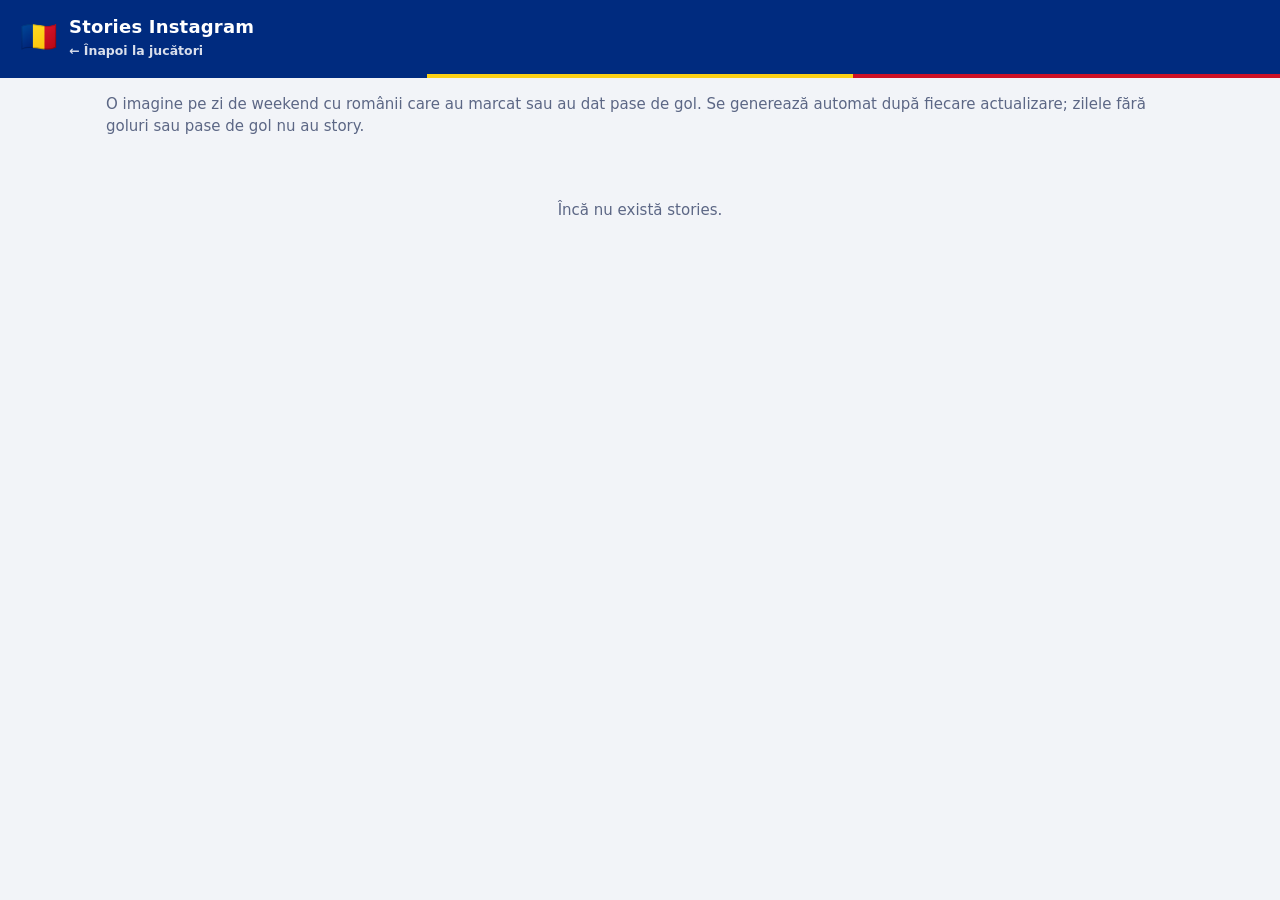
==== site/stories.html @ ad9f5dd8 "feat: weekend Instagram story PNGs + Stories page - scraper/stories.py renders a 1080x1920 story per" ====
<!doctype html>
<html lang="ro">
<head>
  <meta charset="utf-8">
  <meta name="viewport" content="width=device-width, initial-scale=1">
  <title>Stories Instagram</title>
  <link rel="stylesheet" href="styles.css">
  <script>
    try { const t = localStorage.getItem("theme");
          if (t === "light" || t === "dark") document.documentElement.setAttribute("data-theme", t); } catch {}
  </script>
  <style>
    .st-wrap { max-width: 1100px; margin: 0 auto; padding: 20px 16px 48px; }
    .st-back { color: var(--topbar-text); text-decoration: none; font-weight: 700; opacity: .85; }
    .st-back:hover { opacity: 1; }
    .st-intro { color: var(--muted); margin: 0 0 22px; }
    .st-weekend { margin: 0 0 30px; }
    .st-weekend h2 { font-size: 15px; letter-spacing: .08em; text-transform: uppercase;
                     color: var(--muted); margin: 0 0 12px; }
    .st-grid { display: grid; grid-template-columns: repeat(auto-fill, minmax(200px, 1fr)); gap: 16px; }
    .st-card { background: var(--panel); border: 1px solid var(--line); border-radius: var(--radius);
               overflow: hidden; display: flex; flex-direction: column; }
    .st-card a.st-img { display: block; aspect-ratio: 9 / 16; background: var(--panel-2); }
    .st-card img { width: 100%; height: 100%; object-fit: cover; display: block; }
    .st-meta { padding: 10px 12px 12px; display: flex; align-items: center; gap: 8px; }
    .st-day { font-weight: 800; }
    .st-n { color: var(--muted); font-size: 12px; }
    .st-dl { margin-left: auto; white-space: nowrap; flex: none; background: var(--ro-yellow); color: #1a1300; font-weight: 800;
             font-size: 13px; text-decoration: none; padding: 7px 12px; border-radius: 999px; }
    .st-empty { color: var(--muted); padding: 40px 0; text-align: center; }
  </style>
</head>
<body>
  <header class="topbar">
    <div class="brand">
      <span class="flag" aria-hidden="true">🇷🇴</span>
      <div>
        <h1>Stories Instagram</h1>
        <p class="tagline"><a class="st-back" href="./">← Înapoi la jucători</a></p>
      </div>
    </div>
  </header>
  <main class="st-wrap">
    <p class="st-intro">O imagine pe zi de weekend cu românii care au marcat sau au dat pase de gol.
      Se generează automat după fiecare actualizare; zilele fără goluri sau pase de gol nu au story.</p>
    <div id="stories"><p class="st-empty">Se încarcă…</p></div>
  </main>
  <script>
    const DAYS = ["Duminică", "Luni", "Marți", "Miercuri", "Joi", "Vineri", "Sâmbătă"];
    const MONTHS = ["ian", "feb", "mar", "apr", "mai", "iun", "iul", "aug", "sep", "oct", "nov", "dec"];
    const esc = s => String(s).replace(/[&<>"]/g, c => ({ "&": "&amp;", "<": "&lt;", ">": "&gt;", '"': "&quot;" }[c]));
    const parse = iso => { const [y, m, d] = iso.split("-").map(Number); return new Date(y, m - 1, d); };
    const fmt = d => `${d.getDate()} ${MONTHS[d.getMonth()]}`;
    // Friday that starts the weekend a story belongs to
    const weekendOf = d => { const f = new Date(d); f.setDate(d.getDate() - ((d.getDay() + 2) % 7)); return f; };

    fetch("stories/index.json", { cache: "no-store" })
      .then(r => r.ok ? r.json() : [])
      .catch(() => [])
      .then(items => {
        const root = document.getElementById("stories");
        if (!items.length) { root.innerHTML = '<p class="st-empty">Încă nu există stories.</p>'; return; }
        const groups = new Map();
        for (const it of items) {
          const fri = weekendOf(parse(it.date));
          const key = fri.getTime();
          if (!groups.has(key)) groups.set(key, { fri, items: [] });
          groups.get(key).items.push(it);
        }
        root.innerHTML = [...groups.values()].map(g => {
          const sun = new Date(g.fri); sun.setDate(g.fri.getDate() + 2);
          const cards = g.items.sort((a, b) => a.date.localeCompare(b.date)).map(it => {
            const d = parse(it.date);
            const n = it.players ? `${it.players} ${it.players === 1 ? "jucător" : "jucători"}` : "";
            return `<div class="st-card">
              <a class="st-img" href="${esc(it.file)}" target="_blank" rel="noopener">
                <img src="${esc(it.file)}" alt="Story ${esc(DAYS[d.getDay()])} ${esc(it.date)}" loading="lazy"></a>
              <div class="st-meta">
                <div><div class="st-day">${DAYS[d.getDay()]} · ${fmt(d)}</div><div class="st-n">${n}</div></div>
                <a class="st-dl" href="${esc(it.file)}" download="story-${esc(it.date)}.png">↓ PNG</a>
              </div></div>`;
          }).join("");
          return `<section class="st-weekend"><h2>Weekend ${fmt(g.fri)} – ${fmt(sun)} ${g.fri.getFullYear()}</h2>
            <div class="st-grid">${cards}</div></section>`;
        }).join("");
      });
  </script>
</body>
</html>
---- site/styles.css ----
/* Romanian flag colors — fixed brand tokens */
:root {
  --ro-blue: #002B7F;
  --ro-yellow: #FCD116;
  --ro-red: #CE1126;
}

/* ---- Light theme (default) ---- */
:root {
  --bg: #f2f4f8;
  --panel: #ffffff;
  --panel-2: #eaeef5;
  --line: #dde3ee;
  --text: #14213d;
  --muted: #5c6785;
  --accent: #a87a00;       /* readable amber for goal text on light */
  --accent-2: #002B7F;     /* flag blue, readable on light */
  --win: #1e9e56;
  --draw: #8a93a6;
  --loss: #CE1126;
  --gk: #FCD116;
  --def: #002B7F;
  --mid: #1e9e56;
  --fwd: #CE1126;
  --topbar: #002B7F;
  --topbar-text: #ffffff;
  --topbar-input: rgba(255,255,255,.14);
  --radius: 12px;
}

/* ---- Dark palette (system-dark + explicit dark), navy-tinted for flag feel ---- */
@media (prefers-color-scheme: dark) {
  :root:not([data-theme="light"]) {
    --bg: #0b1020; --panel: #141a2c; --panel-2: #1b2338; --line: #29314c;
    --text: #e9ecf6; --muted: #99a3c0;
    --accent: #FCD116; --accent-2: #6f9bff;
    --win: #2ecc71; --loss: #ef4a5a;
    --gk: #FCD116; --def: #4a7dff; --mid: #2ecc71; --fwd: #ff5470;
    --topbar: #001a4d; --topbar-text: #ffffff; --topbar-input: rgba(255,255,255,.10);
  }
}
:root[data-theme="dark"] {
  --bg: #0b1020; --panel: #141a2c; --panel-2: #1b2338; --line: #29314c;
  --text: #e9ecf6; --muted: #99a3c0;
  --accent: #FCD116; --accent-2: #6f9bff;
  --win: #2ecc71; --loss: #ef4a5a;
  --gk: #FCD116; --def: #4a7dff; --mid: #2ecc71; --fwd: #ff5470;
  --topbar: #001a4d; --topbar-text: #ffffff; --topbar-input: rgba(255,255,255,.10);
}

* { box-sizing: border-box; }
[hidden] { display: none !important; }
html { scroll-behavior: smooth; }
body {
  margin: 0;
  background: var(--bg);
  color: var(--text);
  font: 15px/1.45 system-ui, -apple-system, "Segoe UI", Roboto, sans-serif;
  -webkit-font-smoothing: antialiased;
}

/* Topbar */
.topbar {
  position: sticky; top: 0; z-index: 10;
  display: flex; flex-wrap: wrap; gap: 14px;
  align-items: center; justify-content: space-between;
  padding: 14px 20px;
  background: var(--topbar);
  color: var(--topbar-text);
  backdrop-filter: blur(8px);
}
/* Romanian flag stripe under the topbar */
.topbar::after {
  content: ""; position: absolute; left: 0; right: 0; bottom: -4px; height: 4px;
  background: linear-gradient(90deg,
    var(--ro-blue) 0 33.33%, var(--ro-yellow) 33.33% 66.66%, var(--ro-red) 66.66% 100%);
}
.brand { display: flex; align-items: center; gap: 12px; }
.flag { font-size: 30px; line-height: 1; }
.topbar h1 { margin: 0; font-size: 18px; letter-spacing: .2px; color: var(--topbar-text); }
.tagline { margin: 2px 0 0; color: rgba(255,255,255,.72); font-size: 12.5px; }
.controls { display: flex; align-items: center; gap: 10px; flex-wrap: wrap; }
#filter {
  background: var(--topbar-input); border: 1px solid rgba(255,255,255,.22);
  color: #fff; border-radius: 999px;
  padding: 8px 14px; width: 220px; outline: none; font-size: 13.5px;
}
#filter::placeholder { color: rgba(255,255,255,.6); }
#filter:focus { border-color: var(--ro-yellow); }
.fsel {
  background: var(--topbar-input); border: 1px solid rgba(255,255,255,.22);
  color: #fff; border-radius: 999px; padding: 7px 12px; font-size: 13px;
  cursor: pointer; outline: none; max-width: 190px;
}
.fsel:focus { border-color: var(--ro-yellow); }
.fsel option { color: #14213d; background: #fff; }
#refresh, #rescrape {
  background: var(--ro-yellow); color: #1a1300; border: none;
  border-radius: 999px; padding: 8px 14px; font-weight: 700;
  font-size: 13px; cursor: pointer; white-space: nowrap;
}
#stories-link {
  color: var(--topbar-text); text-decoration: none; font-weight: 700; font-size: 13px;
  border: 1px solid rgba(255,255,255,.35); border-radius: 999px; padding: 7px 12px; white-space: nowrap;
}
#stories-link:hover { border-color: var(--ro-yellow); }
#refresh:disabled, #rescrape:disabled { opacity: .6; cursor: default; }
.updated { color: rgba(255,255,255,.72); font-size: 12px; white-space: nowrap; }

/* Layout */
main { max-width: 1240px; margin: 0 auto; padding: 20px; }
.loading { color: var(--muted); }

.league { margin-bottom: 26px; }
.league-head {
  display: flex; align-items: center; gap: 10px;
  cursor: pointer; user-select: none;
  padding: 8px 4px; border-bottom: 1px solid var(--line);
}
.league-head .caret { color: var(--muted); width: 14px; transition: transform .15s; }
.league-head h2 { margin: 0; font-size: 15.5px; font-weight: 650; }
.league-head .count {
  color: var(--muted); font-size: 12px;
  background: var(--panel-2); padding: 2px 8px; border-radius: 999px;
}

.grid {
  display: grid; gap: 12px; margin-top: 14px;
  grid-template-columns: repeat(auto-fill, minmax(290px, 1fr));
}

/* Card */
.card {
  background: var(--panel); border: 1px solid var(--line);
  border-radius: var(--radius); padding: 14px;
  display: flex; flex-direction: column; gap: 10px;
}
.card-top { display: flex; justify-content: flex-start; align-items: flex-start; gap: 10px; }
.card-top .who { flex: 1; min-width: 0; }
.avatar {
  flex: 0 0 auto; width: 44px; height: 44px; border-radius: 50%;
  background-size: cover; background-position: center top;
  background-color: var(--panel-2); border: 2px solid var(--line);
  display: inline-flex; align-items: center; justify-content: center; overflow: hidden;
}
.avatar.ini { font-weight: 800; font-size: 15px; color: #fff; }
.avatar.ini.pos-GK { background: var(--gk); color: #1a1300; border-color: var(--gk); }
.avatar.ini.pos-DEF { background: var(--def); border-color: var(--def); }
.avatar.ini.pos-MID { background: var(--mid); border-color: var(--mid); }
.avatar.ini.pos-FWD { background: var(--fwd); border-color: var(--fwd); }
.avatar.ini.pos-UNK { background: var(--muted); border-color: var(--muted); }
.card .name { font-weight: 680; font-size: 15px; }
.card .team { color: var(--muted); font-size: 12.5px; margin-top: 1px; }
.card .bio { color: var(--muted); font-size: 11.5px; margin-top: 3px; }
.card .bio .mv { color: var(--accent); font-weight: 700; }
.card .team { display: flex; align-items: center; gap: 3px; flex-wrap: wrap; }
.card .team .tn { min-width: 0; }
.crests { display: inline-flex; align-items: center; margin-right: 4px; }
.crests .crest {
  border-radius: 50%; background: var(--panel); border: 1.5px solid var(--line);
  object-fit: contain; flex: 0 0 auto;
}
.crest.cur {
  width: 30px; height: 30px; padding: 2px;
  border-color: var(--ro-yellow); box-shadow: 0 0 0 1px var(--ro-yellow);
}
.crest.past { width: 19px; height: 19px; padding: 1px; margin-left: -8px; opacity: .95; }
.crests:hover .crest.past { margin-left: 1px; }  /* fan out on hover */
.crests .crest { transition: margin .15s; }
.nt {
  display: flex; align-items: center; gap: 6px; flex-wrap: wrap;
  font-size: 11.5px; color: var(--text);
  background: linear-gradient(90deg, rgba(0,43,127,.14), rgba(252,209,22,.12), rgba(206,17,38,.14));
  border: 1px solid var(--line); border-left: 3px solid var(--ro-yellow);
  border-radius: 8px; padding: 5px 9px;
}
.nt b { color: var(--accent-2); }
.nt-flag { font-size: 13px; }
.pos {
  font-size: 10.5px; font-weight: 800; letter-spacing: .5px;
  padding: 3px 7px; border-radius: 6px; color: #fff; white-space: nowrap;
}
.pos.GK { background: var(--gk); color: #1a1300; }
.pos.DEF { background: var(--def); }
.pos.MID { background: var(--mid); }
.pos.FWD { background: var(--fwd); }
.pos.UNK { background: var(--muted); }

.stats { display: flex; gap: 6px; flex-wrap: wrap; }
.stat {
  background: var(--panel-2); border-radius: 8px;
  padding: 6px 9px; text-align: center; min-width: 46px; flex: 1;
}
.stat b { display: block; font-size: 15px; }
.stat span { color: var(--muted); font-size: 10px; text-transform: uppercase; letter-spacing: .4px; }
.stat.g b { color: var(--accent); }
.stat.a b { color: var(--accent-2); }

.form { display: flex; gap: 4px; }
.dot {
  width: 18px; height: 18px; border-radius: 5px;
  font-size: 10px; font-weight: 800; color: #0c0f14;
  display: grid; place-items: center;
}
.dot.W { background: var(--win); }
.dot.D { background: var(--draw); }
.dot.L { background: var(--loss); color: #fff; }

.results { border-top: 1px solid var(--line); padding-top: 8px; display: flex; flex-direction: column; gap: 5px; }
.res-first { display: flex; flex-direction: column; gap: 5px; }
.more { display: flex; flex-direction: column; gap: 5px; max-height: 330px; overflow-y: auto; padding-right: 4px; }
.more::-webkit-scrollbar { width: 8px; }
.more::-webkit-scrollbar-thumb { background: var(--line); border-radius: 8px; }
.more::-webkit-scrollbar-track { background: transparent; }
.more { scrollbar-width: thin; scrollbar-color: var(--line) transparent; }
.res { display: grid; grid-template-columns: 52px 1fr auto; gap: 8px; align-items: center; font-size: 12.5px; }
.res .muted { color: var(--muted); font-size: 12px; font-style: italic; }
.res.nat { background: linear-gradient(90deg, rgba(0,43,127,.10), transparent); border-radius: 6px; }
.res .date { color: var(--muted); font-size: 11px; }
.res .fix { overflow: hidden; text-overflow: ellipsis; white-space: nowrap; }
.res .sc { font-weight: 700; }
.res-right { display: flex; gap: 5px; align-items: center; justify-content: flex-end; }
.res a { text-decoration: none; font-size: 13px; opacity: .82; }
.res a:hover { opacity: 1; }
.res .icl { display: inline-flex; align-items: center; border-radius: 5px;
  background: none; border: none; padding: 0; cursor: pointer; }
.res .icl svg { display: block; transition: transform .1s; }
.res .icl:hover svg { transform: scale(1.12); }

/* Embedded video */
.video { position: relative; width: 100%; aspect-ratio: 16 / 9; border-radius: 12px;
  overflow: hidden; background: #000; box-shadow: 0 10px 30px rgba(0,0,0,.4); }
.video iframe { position: absolute; inset: 0; width: 100%; height: 100%; border: 0; }
.video-yt {
  display: inline-flex; align-items: center; gap: 6px; margin-top: 8px;
  color: var(--muted); font-size: 12.5px; text-decoration: none;
}
.video-yt:hover { color: var(--text); }
.video-yt svg { flex: 0 0 auto; }
.mk-video:not(:empty) { margin-top: 12px; }
.video-close {
  margin-top: 8px; background: var(--panel-2); color: var(--text);
  border: 1px solid var(--line); border-radius: 999px; padding: 6px 12px;
  font-size: 12.5px; cursor: pointer;
}
.video-close:hover { border-color: var(--accent-2); }
.vmodal {
  width: min(92vw, 860px); border: none; border-radius: 14px; padding: 0;
  background: var(--panel); overflow: visible; box-shadow: 0 24px 70px rgba(0,0,0,.5);
}
.vmodal::backdrop { background: rgba(6,10,24,.66); backdrop-filter: blur(2px); }
.vmodal .video-wrap { padding: 12px; border-radius: 14px; overflow: hidden; }
.vmodal-x {
  position: absolute; top: -14px; right: -14px; width: 32px; height: 32px;
  border-radius: 50%; border: 2px solid var(--panel); background: var(--ro-red);
  color: #fff; font-size: 18px; line-height: 1; cursor: pointer; z-index: 2;
}
.ga { font-size: 11px; font-weight: 700; line-height: 1; white-space: nowrap; }
.ga.goals { color: var(--accent); }
.ga.assists { color: var(--accent-2); }

/* View toggle (Classic / Arcade) */
.views { display: inline-flex; gap: 2px; background: rgba(255,255,255,.14); border-radius: 999px; padding: 3px; }
.view-btn {
  border: none; background: none; color: #fff; cursor: pointer;
  font-size: 12px; font-weight: 600; padding: 5px 11px; border-radius: 999px; opacity: .72;
  white-space: nowrap;
}
.view-btn:hover { opacity: 1; }
.view-btn.active { opacity: 1; background: rgba(255,255,255,.94); color: var(--ro-blue); }

/* Arcade (Mortal-Kombat-style) select screen */
.mk-bar { display: flex; align-items: center; justify-content: space-between; gap: 12px; flex-wrap: wrap; margin-bottom: 12px; }
.mk-hint { color: var(--muted); font-size: 13px; margin: 0; }
.mk-sort { display: flex; align-items: center; gap: 6px; font-size: 12.5px; color: var(--muted); }
.mk-sort select {
  background: var(--panel); border: 1px solid var(--line); color: var(--text);
  border-radius: 8px; padding: 5px 10px; font-size: 12.5px; cursor: pointer; outline: none;
}
.mk-sort select:focus { border-color: var(--accent-2); }
.mk-dir {
  background: var(--panel-2); border: 1px solid var(--line); color: var(--text);
  border-radius: 8px; padding: 5px 10px; font-size: 12.5px; cursor: pointer; white-space: nowrap;
}
.mk-dir:hover:not(:disabled) { border-color: var(--accent-2); }
.mk-dir:disabled { opacity: .45; cursor: default; }
.mk-metric {
  position: absolute; top: 4px; right: 4px; z-index: 2;
  background: var(--ro-yellow); color: #1a1300; font-weight: 800;
  font-size: 9px; padding: 2px 5px; border-radius: 6px; box-shadow: 0 1px 2px rgba(0,0,0,.45);
}
.mk { display: flex; gap: 16px; align-items: flex-start; }
.mk-grid {
  flex: 1 1 auto; display: grid; gap: 7px;
  grid-template-columns: repeat(auto-fill, minmax(74px, 1fr));
}
.mk-tile {
  position: relative; border: 2px solid var(--line); background: var(--panel-2);
  border-radius: 10px; padding: 0; cursor: pointer; overflow: hidden;
  display: flex; flex-direction: column;
}
.mk-tile .avatar.face {
  width: 100%; height: auto; aspect-ratio: 1; border-radius: 0; border: none;
  font-size: 20px;
}
.mk-name {
  font-size: 10.5px; font-weight: 700; padding: 3px 3px; text-align: center;
  white-space: nowrap; overflow: hidden; text-overflow: ellipsis; background: var(--panel);
}
.mk-pos { position: absolute; top: 4px; left: 4px; font-size: 8.5px; padding: 2px 4px; box-shadow: 0 1px 2px rgba(0,0,0,.4); }
.mk-tile:hover { border-color: var(--accent-2); }
.mk-tile.sel {
  border-color: var(--ro-yellow);
  box-shadow: 0 0 0 2px var(--ro-yellow), 0 0 16px rgba(252,209,22,.55);
  z-index: 1;
}
.mk-panel { flex: 0 0 322px; position: sticky; top: 78px; align-self: flex-start; }
.mk-panel .card { margin: 0; }
@media (max-width: 720px) {
  .mk { flex-direction: column; align-items: stretch; }
  .mk-grid { width: 100%; grid-template-columns: repeat(auto-fill, minmax(68px, 1fr)); }
  .mk-panel { position: static; width: 100%; order: -1; flex: 0 0 auto; }
}

/* Theme selector (sits on the blue topbar) */
.themes { display: inline-flex; gap: 2px; background: rgba(255,255,255,.14); border-radius: 999px; padding: 3px; }
.theme-btn {
  border: none; background: none; cursor: pointer; font-size: 14px;
  width: 28px; height: 26px; border-radius: 999px; line-height: 1;
  opacity: .6; filter: grayscale(.35);
}
.theme-btn:hover { opacity: .9; }
.theme-btn.active { opacity: 1; filter: none; background: rgba(255,255,255,.92); box-shadow: 0 1px 3px rgba(0,0,0,.3); }
.mine { color: var(--accent); font-weight: 700; } /* highlight the tracked player's team */
.showall {
  background: none; border: none; color: var(--accent-2);
  cursor: pointer; font-size: 12px; padding: 2px 0; text-align: left;
}
.rating { color: var(--muted); font-size: 11px; }

/* National teams view */
.nat-view { display: grid; grid-template-columns: repeat(auto-fit, minmax(360px, 1fr)); gap: 20px; }
.nat-block { background: var(--panel); border: 1px solid var(--line); border-radius: var(--radius); padding: 16px; }
.nat-h { margin: 0 0 12px; font-size: 17px; display: flex; align-items: center; gap: 8px; }
.nat-sub { font-size: 11px; text-transform: uppercase; letter-spacing: .5px; color: var(--muted); margin: 16px 0 6px; }
.nat-controls { color: var(--muted); font-size: 12.5px; margin-bottom: 14px; display: flex; align-items: center; gap: 6px; }
.nat-controls select { background: var(--panel); border: 1px solid var(--line); color: var(--text); border-radius: 8px; padding: 4px 8px; font-size: 12.5px; cursor: pointer; outline: none; }
.nat-res { display: grid; grid-template-columns: 22px 54px 1fr auto; align-items: center; gap: 8px; padding: 6px 0; border-bottom: 1px solid var(--line); font-size: 12.5px; }
.nat-res:last-child { border-bottom: none; }
.nat-res .date { color: var(--muted); font-size: 11px; }
.wdl.dot { width: 18px; height: 18px; }
.nat-fix { min-width: 0; }
.nat-line { overflow: hidden; text-overflow: ellipsis; }
.nat-comp { font-size: 10.5px; color: var(--muted); margin-top: 1px; }

.wdl-sum { background: var(--panel-2); border-radius: 10px; padding: 10px 12px; margin: 12px 0 4px; }
.wdl-counts { font-size: 13px; display: flex; align-items: center; gap: 4px; flex-wrap: wrap; }
.wdl-counts b { font-size: 17px; }
.wdl-counts b.w { color: var(--win); }
.wdl-counts b.d { color: var(--draw); }
.wdl-counts b.l { color: var(--loss); }
.wdl-rate { margin-left: auto; font-weight: 800; color: var(--accent); }
.wdl-n { color: var(--muted); font-size: 11px; }
.wdl-form { display: flex; gap: 3px; margin-top: 8px; flex-wrap: wrap; }
.wdl-form .dot { width: 16px; height: 16px; font-size: 9px; }

.fifa { font-size: 12px; font-weight: 700; background: var(--panel-2); border: 1px solid var(--line);
  border-radius: 999px; padding: 3px 10px; margin-left: auto; white-space: nowrap; }
.fifa .up { color: var(--win); }
.fifa .down { color: var(--loss); }

.standings { border: 1px solid var(--line); border-radius: 10px; overflow: hidden; }
.standings-title { background: var(--panel-2); padding: 8px 12px; font-weight: 700; font-size: 12.5px; }
.stand-table { width: 100%; border-collapse: collapse; font-size: 12.5px; }
.stand-table th, .stand-table td { padding: 6px 6px; text-align: center; }
.stand-table th { color: var(--muted); font-weight: 600; font-size: 11px; border-bottom: 1px solid var(--line); }
.stand-table td.tn { text-align: left; white-space: nowrap; }
.stand-table td.gd { color: var(--muted); }
.stand-table td.pts { font-weight: 800; }
.stand-table tbody tr { border-bottom: 1px solid var(--line); }
.stand-table tbody tr:last-child { border-bottom: none; }
.stand-table tr.me { background: linear-gradient(90deg, rgba(252,209,22,.18), transparent); }
.stand-table tr.me td.tn { font-weight: 800; color: var(--accent); }

.foot { text-align: center; color: var(--muted); font-size: 12px; padding: 20px; }

/* Latest-events button + badge (on the blue topbar) */
.events-btn {
  position: relative; width: 30px; height: 27px; border-radius: 999px;
  border: 1px solid rgba(255,255,255,.32); background: rgba(255,255,255,.12);
  color: #fff; cursor: pointer; font-size: 14px; line-height: 1;
}
.events-btn:hover { background: rgba(255,255,255,.22); }
.ev-badge {
  position: absolute; top: -6px; right: -6px; min-width: 16px; height: 16px;
  padding: 0 4px; border-radius: 999px; background: var(--ro-red); color: #fff;
  font-size: 10px; font-weight: 800; display: inline-flex; align-items: center;
  justify-content: center; border: 1.5px solid var(--topbar);
}

/* Events drawer */
.drawer-backdrop { position: fixed; inset: 0; background: rgba(6,10,24,.5); z-index: 40; }
.drawer {
  position: fixed; top: 0; right: 0; height: 100%; width: min(92vw, 400px);
  background: var(--panel); z-index: 41; box-shadow: -8px 0 30px rgba(0,0,0,.35);
  display: flex; flex-direction: column;
}
.drawer-head {
  display: flex; align-items: center; justify-content: space-between;
  padding: 14px 16px; border-bottom: 1px solid var(--line); flex: 0 0 auto;
}
.drawer-head h2 { margin: 0; font-size: 15px; }
.drawer-x {
  width: 30px; height: 30px; border-radius: 50%; border: 1px solid var(--line);
  background: var(--panel-2); color: var(--text); font-size: 18px; cursor: pointer;
}
.events-list { overflow-y: auto; padding: 8px; display: flex; flex-direction: column; gap: 6px; }
.event { display: flex; gap: 10px; padding: 10px; border: 1px solid var(--line); border-radius: 10px; background: var(--panel-2); }
.avatar.ev { width: 34px; height: 34px; flex: 0 0 auto; border-width: 1.5px; }
.event-body { flex: 1; min-width: 0; }
.event-top { font-size: 13px; }
.event-act { margin: 4px 0; display: flex; gap: 8px; }
.event-match { font-size: 12.5px; display: flex; align-items: center; gap: 6px; flex-wrap: wrap; }
.event-links { display: inline-flex; gap: 5px; margin-left: auto; align-items: center; }

/* Help button */
.help-btn {
  width: 27px; height: 27px; border-radius: 999px;
  border: 1px solid rgba(255,255,255,.32); background: rgba(255,255,255,.12);
  color: #fff; cursor: pointer; font-weight: 800; font-size: 14px; line-height: 1;
}
.help-btn:hover { background: rgba(255,255,255,.22); }

/* Intro / cheatsheet dialog */
.intro {
  width: min(92vw, 460px); border: none; border-radius: 14px; padding: 0;
  background: var(--panel); color: var(--text); overflow: hidden;
  box-shadow: 0 24px 70px rgba(0,0,0,.45);
}
.intro::backdrop { background: rgba(6,10,24,.55); backdrop-filter: blur(2px); }
.intro-flag {
  height: 5px;
  background: linear-gradient(90deg,
    var(--ro-blue) 0 33.33%, var(--ro-yellow) 33.33% 66.66%, var(--ro-red) 66.66% 100%);
}
.intro-body { padding: 18px 22px 22px; }
.intro-head { display: flex; align-items: center; gap: 10px; margin-bottom: 8px; }
.intro-head .flag { font-size: 26px; }
.intro-head h2 { margin: 0; font-size: 17px; }
.intro-body > p { margin: 0 0 14px; font-size: 13.5px; color: var(--muted); line-height: 1.5; }
.intro-body h3 { margin: 0 0 8px; font-size: 12px; text-transform: uppercase; letter-spacing: .6px; color: var(--muted); }
.legend { list-style: none; margin: 0 0 16px; padding: 0; display: flex; flex-direction: column; gap: 9px; font-size: 12.5px; }
.legend li { display: flex; align-items: center; gap: 8px; flex-wrap: wrap; }
.lg { display: inline-flex; align-items: center; gap: 4px; flex: 0 0 auto; min-width: 74px; }
.legend .g { color: var(--accent); }
.legend .a { color: var(--accent-2); }
.legend .hl { color: var(--accent); }
.legend .ytm { color: #ff5a5f; font-size: 14px; }
.intro-close {
  width: 100%; background: var(--ro-yellow); color: #1a1300; border: none;
  border-radius: 999px; padding: 10px; font-weight: 700; font-size: 14px; cursor: pointer;
}
.intro-close:hover { filter: brightness(1.05); }

@media (max-width: 520px) {
  .controls { width: 100%; }
  #filter { flex: 1; width: auto; }
}
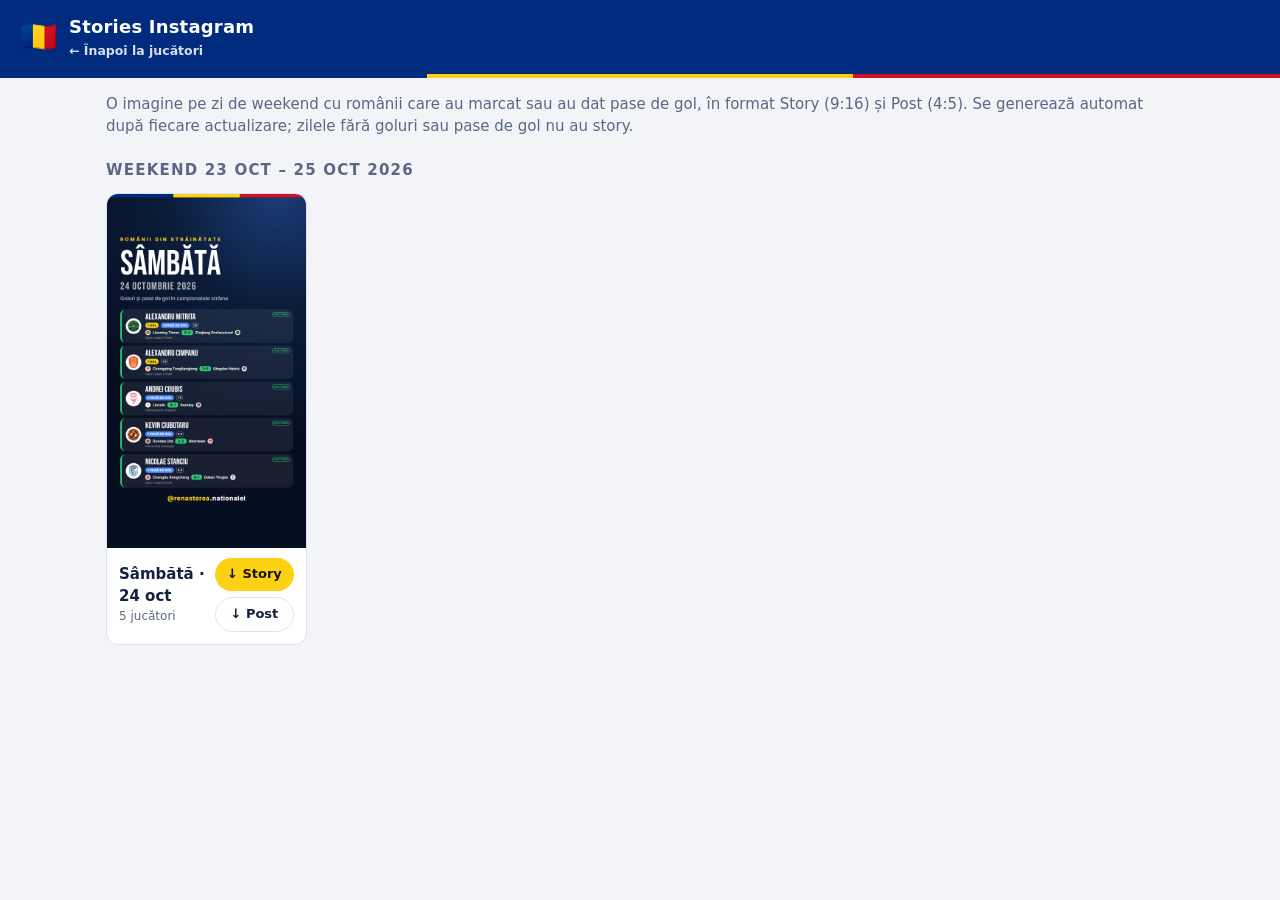
==== commit b72fdcf9: "feat: Instagram feed post (4:5) alongside each weekend story stories.py now renders every weekend da" ====
--- a/site/stories.html
+++ b/site/stories.html
@@ -27,6 +27,9 @@
     .st-n { color: var(--muted); font-size: 12px; }
     .st-dl { margin-left: auto; white-space: nowrap; flex: none; background: var(--ro-yellow); color: #1a1300; font-weight: 800;
              font-size: 13px; text-decoration: none; padding: 7px 12px; border-radius: 999px; }
+    .st-dls { margin-left: auto; display: flex; flex-direction: column; gap: 6px; }
+    .st-dls .st-dl { margin-left: 0; text-align: center; }
+    .st-dl.alt { background: transparent; color: var(--text); border: 1px solid var(--line); }
     .st-empty { color: var(--muted); padding: 40px 0; text-align: center; }
   </style>
 </head>
@@ -41,7 +44,8 @@
     </div>
   </header>
   <main class="st-wrap">
-    <p class="st-intro">O imagine pe zi de weekend cu românii care au marcat sau au dat pase de gol.
+    <p class="st-intro">O imagine pe zi de weekend cu românii care au marcat sau au dat pase de gol,
+      în format Story (9:16) și Post (4:5).
       Se generează automat după fiecare actualizare; zilele fără goluri sau pase de gol nu au story.</p>
     <div id="stories"><p class="st-empty">Se încarcă…</p></div>
   </main>
@@ -77,7 +81,10 @@
                 <img src="${esc(it.file)}" alt="Story ${esc(DAYS[d.getDay()])} ${esc(it.date)}" loading="lazy"></a>
               <div class="st-meta">
                 <div><div class="st-day">${DAYS[d.getDay()]} · ${fmt(d)}</div><div class="st-n">${n}</div></div>
-                <a class="st-dl" href="${esc(it.file)}" download="story-${esc(it.date)}.png">↓ PNG</a>
+                <span class="st-dls">
+                  <a class="st-dl" href="${esc(it.file)}" download="story-${esc(it.date)}.png" title="1080×1920">↓ Story</a>
+                  ${it.post ? `<a class="st-dl alt" href="${esc(it.post)}" download="post-${esc(it.date)}.png" title="1080×1350">↓ Post</a>` : ""}
+                </span>
               </div></div>`;
           }).join("");
           return `<section class="st-weekend"><h2>Weekend ${fmt(g.fri)} – ${fmt(sun)} ${g.fri.getFullYear()}</h2>
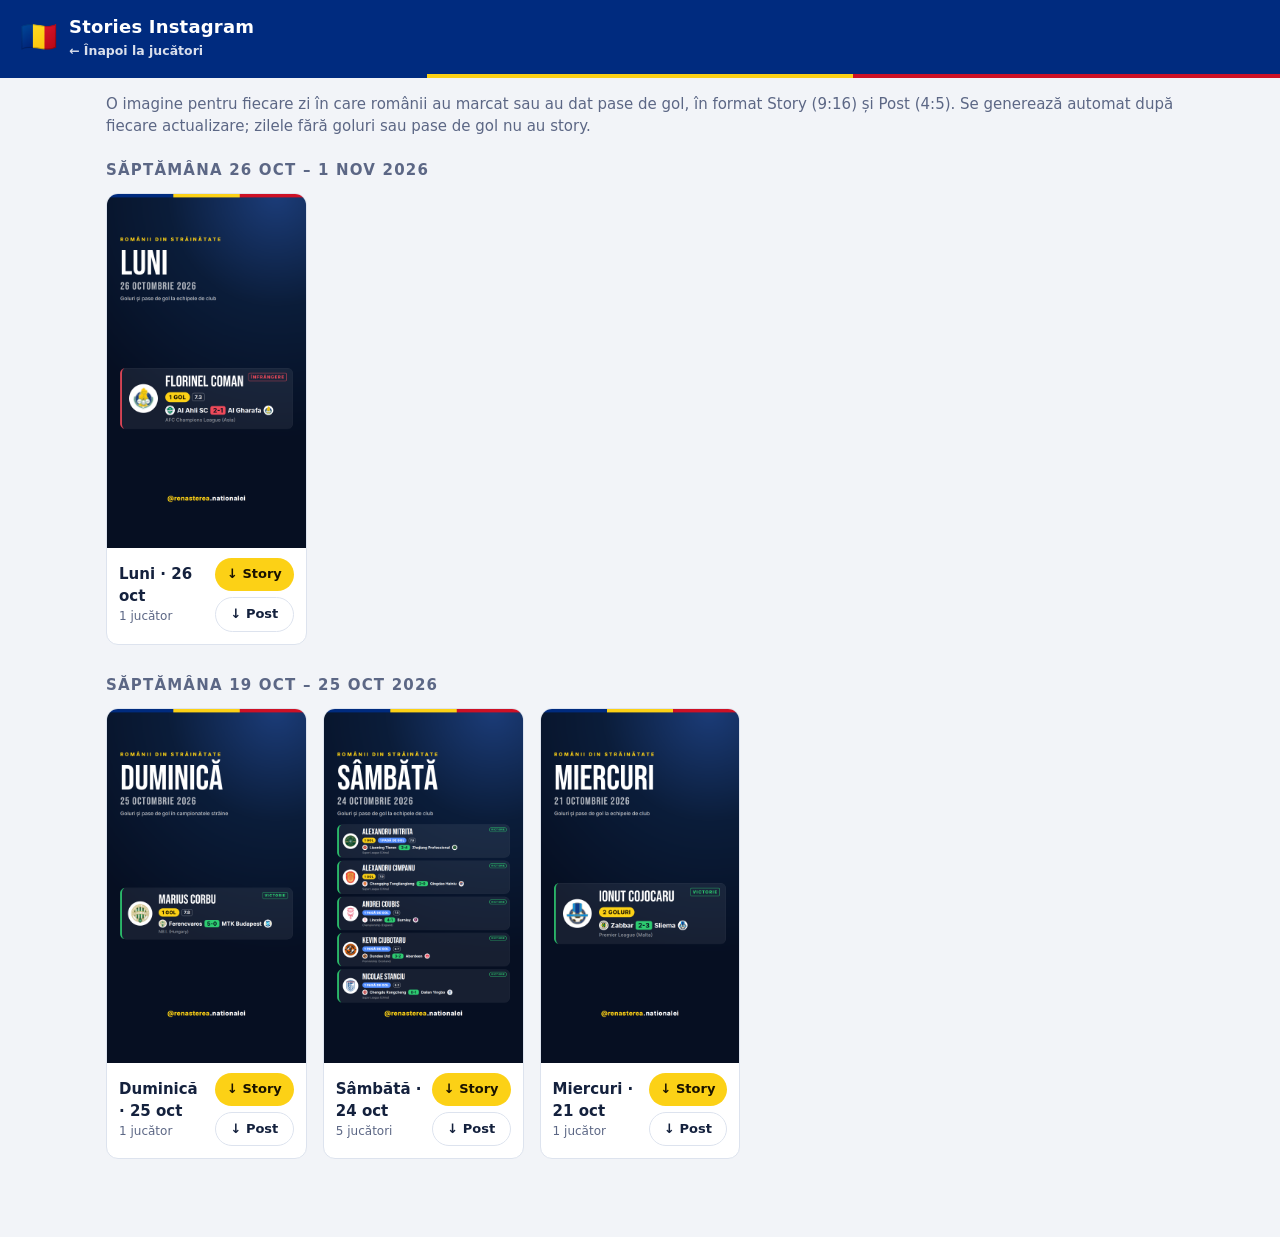
==== commit ffebd367: "feat: stories/posts for every day with a goal or assist, not just weekends - stories.py re-renders a" ====
--- a/site/stories.html
+++ b/site/stories.html
@@ -14,8 +14,8 @@
     .st-back { color: var(--topbar-text); text-decoration: none; font-weight: 700; opacity: .85; }
     .st-back:hover { opacity: 1; }
     .st-intro { color: var(--muted); margin: 0 0 22px; }
-    .st-weekend { margin: 0 0 30px; }
-    .st-weekend h2 { font-size: 15px; letter-spacing: .08em; text-transform: uppercase;
+    .st-week { margin: 0 0 30px; }
+    .st-week h2 { font-size: 15px; letter-spacing: .08em; text-transform: uppercase;
                      color: var(--muted); margin: 0 0 12px; }
     .st-grid { display: grid; grid-template-columns: repeat(auto-fill, minmax(200px, 1fr)); gap: 16px; }
     .st-card { background: var(--panel); border: 1px solid var(--line); border-radius: var(--radius);
@@ -44,7 +44,7 @@
     </div>
   </header>
   <main class="st-wrap">
-    <p class="st-intro">O imagine pe zi de weekend cu românii care au marcat sau au dat pase de gol,
+    <p class="st-intro">O imagine pentru fiecare zi în care românii au marcat sau au dat pase de gol,
       în format Story (9:16) și Post (4:5).
       Se generează automat după fiecare actualizare; zilele fără goluri sau pase de gol nu au story.</p>
     <div id="stories"><p class="st-empty">Se încarcă…</p></div>
@@ -55,8 +55,8 @@
     const esc = s => String(s).replace(/[&<>"]/g, c => ({ "&": "&amp;", "<": "&lt;", ">": "&gt;", '"': "&quot;" }[c]));
     const parse = iso => { const [y, m, d] = iso.split("-").map(Number); return new Date(y, m - 1, d); };
     const fmt = d => `${d.getDate()} ${MONTHS[d.getMonth()]}`;
-    // Friday that starts the weekend a story belongs to
-    const weekendOf = d => { const f = new Date(d); f.setDate(d.getDate() - ((d.getDay() + 2) % 7)); return f; };
+    // Monday that starts the week a story belongs to
+    const weekOf = d => { const m = new Date(d); m.setDate(d.getDate() - ((d.getDay() + 6) % 7)); return m; };
 
     fetch("stories/index.json", { cache: "no-store" })
       .then(r => r.ok ? r.json() : [])
@@ -66,14 +66,14 @@
         if (!items.length) { root.innerHTML = '<p class="st-empty">Încă nu există stories.</p>'; return; }
         const groups = new Map();
         for (const it of items) {
-          const fri = weekendOf(parse(it.date));
-          const key = fri.getTime();
-          if (!groups.has(key)) groups.set(key, { fri, items: [] });
+          const mon = weekOf(parse(it.date));
+          const key = mon.getTime();
+          if (!groups.has(key)) groups.set(key, { mon, items: [] });
           groups.get(key).items.push(it);
         }
         root.innerHTML = [...groups.values()].map(g => {
-          const sun = new Date(g.fri); sun.setDate(g.fri.getDate() + 2);
-          const cards = g.items.sort((a, b) => a.date.localeCompare(b.date)).map(it => {
+          const sun = new Date(g.mon); sun.setDate(g.mon.getDate() + 6);
+          const cards = g.items.sort((a, b) => b.date.localeCompare(a.date)).map(it => {
             const d = parse(it.date);
             const n = it.players ? `${it.players} ${it.players === 1 ? "jucător" : "jucători"}` : "";
             return `<div class="st-card">
@@ -87,7 +87,7 @@
                 </span>
               </div></div>`;
           }).join("");
-          return `<section class="st-weekend"><h2>Weekend ${fmt(g.fri)} – ${fmt(sun)} ${g.fri.getFullYear()}</h2>
+          return `<section class="st-week"><h2>Săptămâna ${fmt(g.mon)} – ${fmt(sun)} ${sun.getFullYear()}</h2>
             <div class="st-grid">${cards}</div></section>`;
         }).join("");
       });
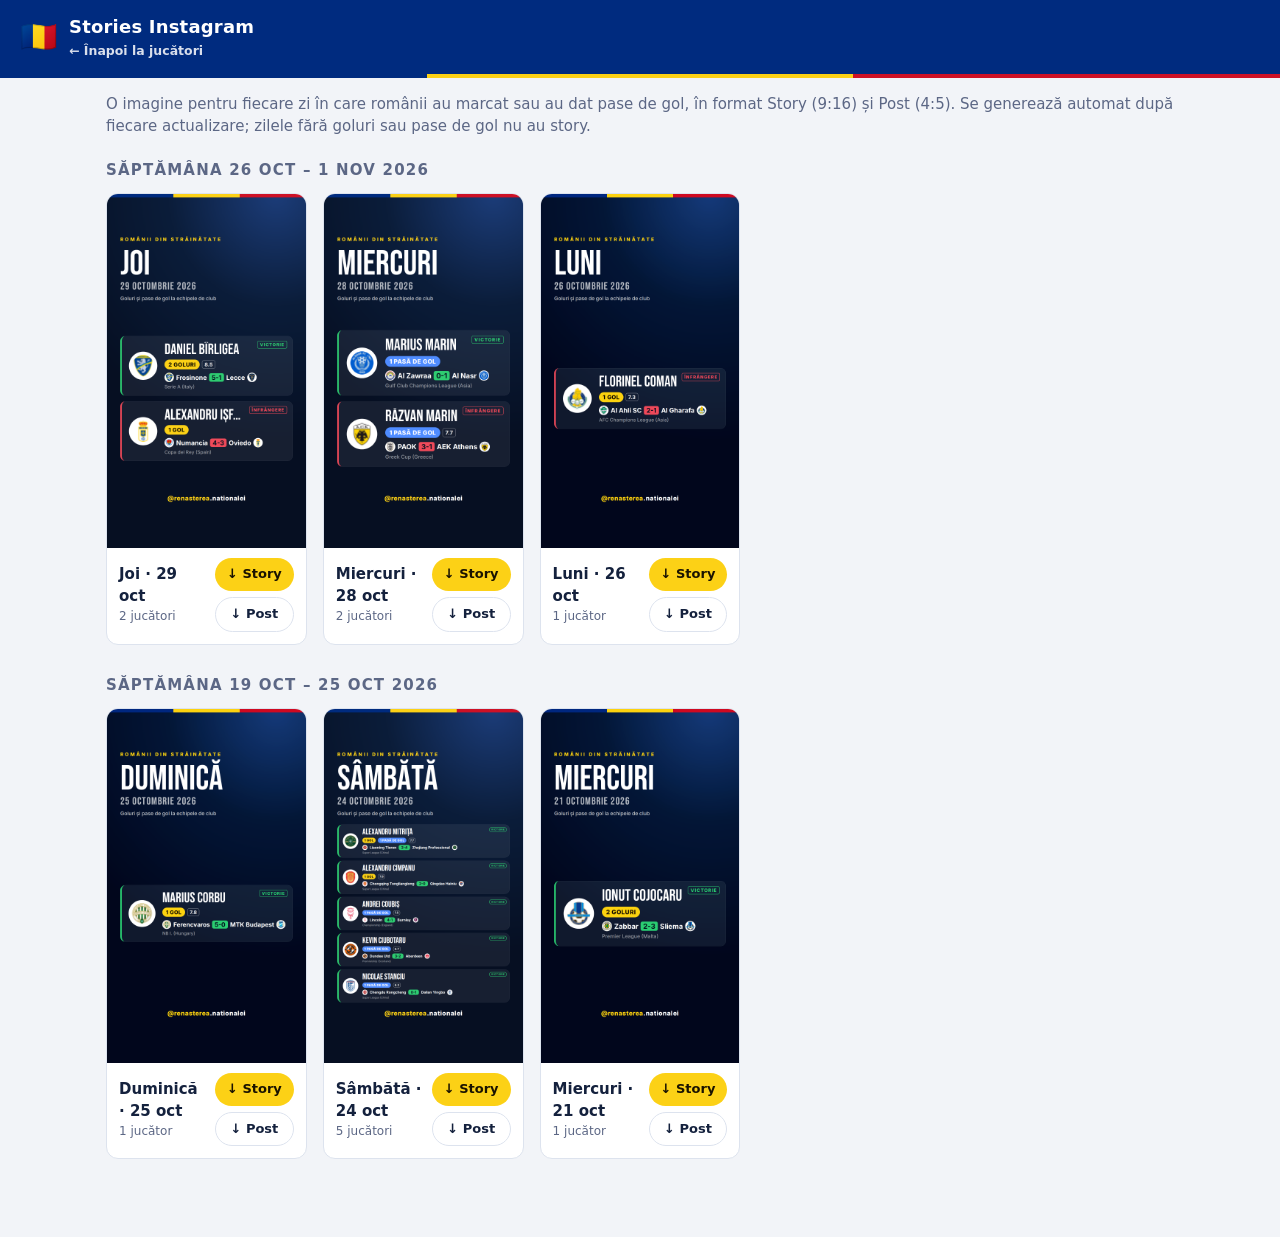
==== commit d123931f: "feat: site favicon from the Instagram avatar Co-Authored-By: Claude Opus 5.5 <noreply@anthropic.com>" ====
--- a/site/stories.html
+++ b/site/stories.html
@@ -4,6 +4,9 @@
   <meta charset="utf-8">
   <meta name="viewport" content="width=device-width, initial-scale=1">
   <title>Stories Instagram</title>
+  <link rel="icon" href="favicon.ico" sizes="48x48">
+  <link rel="icon" type="image/png" href="icon-192.png" sizes="192x192">
+  <link rel="apple-touch-icon" href="apple-touch-icon.png">
   <link rel="stylesheet" href="styles.css">
   <script>
     try { const t = localStorage.getItem("theme");
